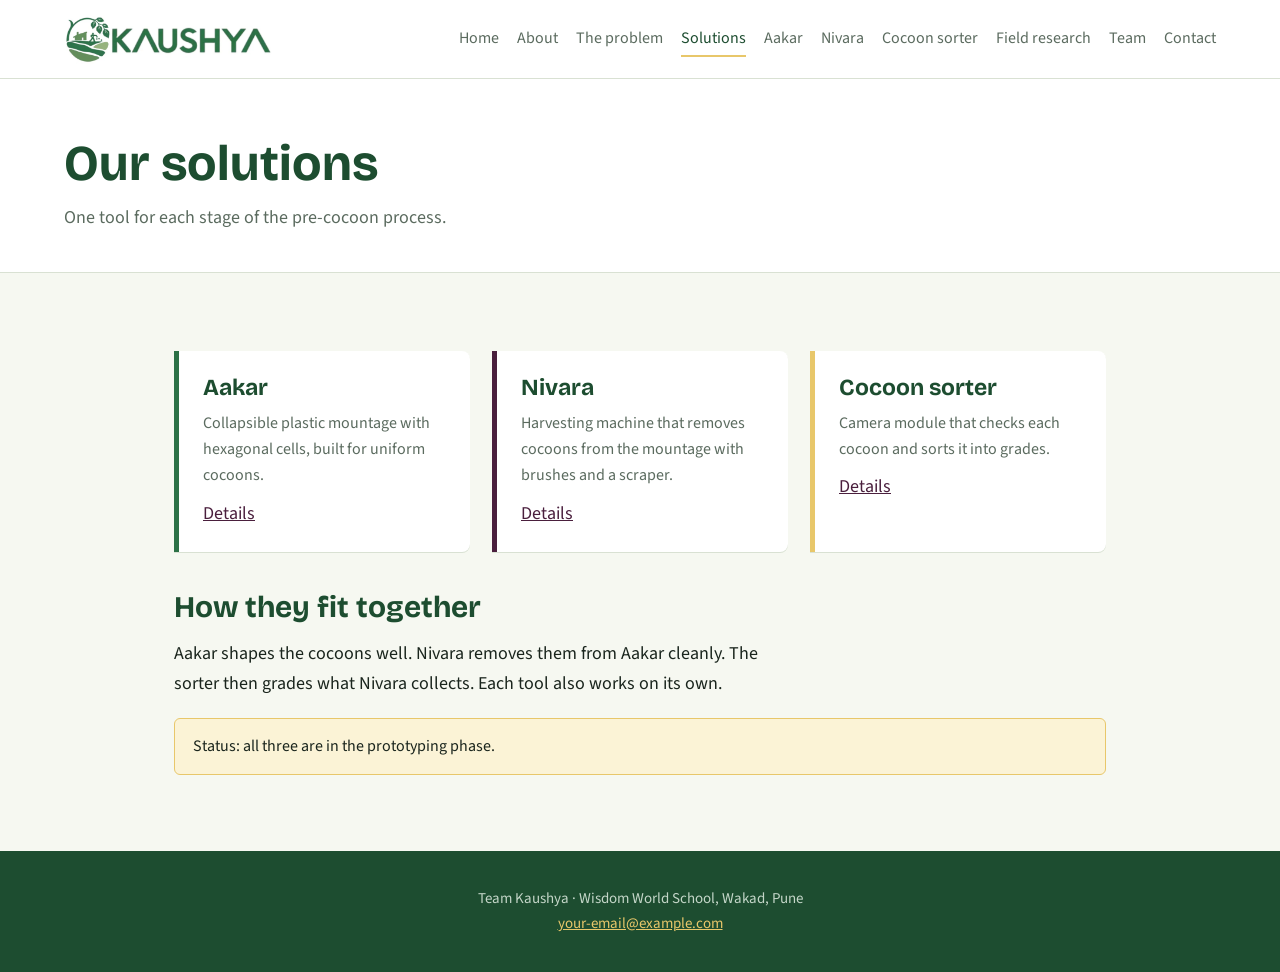
==== solutions.html @ 910f23a8 "Add files via upload" ====
<!DOCTYPE html><html lang="en"><head><meta charset="UTF-8"><meta name="viewport" content="width=device-width, initial-scale=1"><title>Our solutions | Team Kaushya</title>
<link rel="stylesheet" href="https://fonts.googleapis.com/css2?family=Bricolage+Grotesque:wght@600;700&family=Source+Sans+3:wght@400;600&display=swap"><link rel="stylesheet" href="style.css"></head><body>
<header><a class="brand" href="index.html"><img src="logo.png" alt="Kaushya">&#8203;</a><nav><a href="index.html">Home</a><a href="about.html">About</a><a href="problem.html">The problem</a><a href="solutions.html" class=on>Solutions</a><a href="aakar.html">Aakar</a><a href="nivara.html">Nivara</a><a href="sorter.html">Cocoon sorter</a><a href="research.html">Field research</a><a href="team.html">Team</a><a href="contact.html">Contact</a></nav></header>
<div class="page-head"><h1>Our solutions</h1><p>One tool for each stage of the pre-cocoon process.</p></div><main><div class="grid">
<div class="tile"><h3>Aakar</h3><p>Collapsible plastic mountage with hexagonal cells, built for uniform cocoons.</p><a href="aakar.html">Details</a></div>
<div class="tile b"><h3>Nivara</h3><p>Harvesting machine that removes cocoons from the mountage with brushes and a scraper.</p><a href="nivara.html">Details</a></div>
<div class="tile g"><h3>Cocoon sorter</h3><p>Camera module that checks each cocoon and sorts it into grades.</p><a href="sorter.html">Details</a></div></div>
<h2>How they fit together</h2><p>Aakar shapes the cocoons well. Nivara removes them from Aakar cleanly. The sorter then grades what Nivara collects. Each tool also works on its own.</p>
<div class="note">Status: all three are in the prototyping phase.</div></main>
<footer><p>Team Kaushya · Wisdom World School, Wakad, Pune</p><p><a href="contact.html">your-email@example.com</a></p></footer></body></html>
---- style.css ----
:root{--paper:#f6f8f1;--leaf:#2c7146;--leaf-d:#1d4d30;--berry:#4a1f3d;--gold:#e8c76a;--ink:#1a251d;--mute:#5b6b5f;--line:#d9e1d3}
*{box-sizing:border-box;margin:0;padding:0}
html{scroll-behavior:smooth}
body{font-family:'Source Sans 3','Segoe UI',Arial,sans-serif;background:var(--paper);color:var(--ink);line-height:1.65;font-size:18px}
h1,h2,h3{font-family:'Bricolage Grotesque','Segoe UI',Arial,sans-serif;line-height:1.15;color:var(--leaf-d)}
a{color:var(--berry)}
a:focus-visible,button:focus-visible{outline:3px solid var(--gold);outline-offset:3px}
header{display:flex;flex-wrap:wrap;justify-content:space-between;align-items:center;gap:12px;padding:14px 5%;background:#fff;border-bottom:1px solid var(--line);position:sticky;top:0;z-index:5}
.brand{display:flex;align-items:center;gap:12px;text-decoration:none;color:var(--leaf-d);font-family:'Bricolage Grotesque',sans-serif;font-weight:700;font-size:24px}
.brand img{height:50px;width:auto;display:block}
nav{display:flex;flex-wrap:wrap;gap:4px 18px}
nav a{text-decoration:none;color:var(--mute);font-size:16px;padding:4px 0;border-bottom:2px solid transparent}
nav a:hover,nav a.on{color:var(--leaf-d);border-color:var(--gold)}
.hero{padding:90px 5% 80px;background:var(--leaf-d);color:#fff;position:relative;overflow:hidden}
.hero svg.hex{position:absolute;inset:0;width:100%;height:100%;opacity:.5}
.hero .in{position:relative;max-width:820px}
.hero h1{color:#fff;font-size:clamp(36px,6vw,64px);margin-bottom:18px}
.hero p{font-size:20px;color:#d7e6d9;max-width:640px;margin-bottom:28px}
.page-head{padding:56px 5% 40px;background:#fff;border-bottom:1px solid var(--line)}
.page-head h1{font-size:clamp(32px,5vw,50px);margin-bottom:10px}
.page-head p{color:var(--mute);max-width:640px}
.btn{display:inline-block;padding:13px 28px;border-radius:6px;background:var(--gold);color:var(--leaf-d);font-weight:700;text-decoration:none}
.btn:hover{background:#f1d88a}
.btn.alt{background:transparent;border:2px solid var(--gold);color:#fff;margin-left:10px}
main{padding:56px 5%;max-width:1060px;margin:0 auto}
main h2{font-size:30px;margin:38px 0 14px}
main h2:first-child{margin-top:0}
main p{margin-bottom:14px;max-width:70ch}
main ul{margin:0 0 16px 22px;max-width:70ch}
main li{margin-bottom:8px}
.grid{display:grid;grid-template-columns:repeat(auto-fit,minmax(250px,1fr));gap:22px;margin:22px 0}
.tile{padding:24px;background:#fff;border-left:5px solid var(--leaf);border-radius:0 8px 8px 0;box-shadow:0 1px 0 var(--line)}
.tile h3{font-size:23px;margin-bottom:8px}
.tile p{color:var(--mute);font-size:16px;margin-bottom:10px}
.tile.b{border-color:var(--berry)}.tile.g{border-color:var(--gold)}
.stat{font-family:'Bricolage Grotesque',sans-serif;font-size:44px;color:var(--berry);font-weight:700}
.note{background:#fbf3d6;border:1px solid var(--gold);padding:14px 18px;border-radius:6px;margin:20px 0;font-size:16px}
.ph{background:#fff;border:2px dashed var(--line);padding:40px 20px;text-align:center;color:var(--mute);margin:20px 0;border-radius:8px;font-size:16px}
.steps{display:grid;grid-template-columns:repeat(auto-fit,minmax(200px,1fr));gap:16px;margin:20px 0}
.steps div{padding:18px;background:#fff;border-top:4px solid var(--leaf);font-size:16px}
.steps b{display:block;font-family:'Bricolage Grotesque',sans-serif;font-size:20px;color:var(--leaf-d);margin-bottom:4px}
footer{background:var(--leaf-d);color:#c4d6c8;padding:36px 5%;font-size:15px;text-align:center}
footer a{color:var(--gold)}
@media (prefers-reduced-motion:no-preference){.hero .cocoon{animation:sway 6s ease-in-out infinite}}
@keyframes sway{50%{transform:translateY(-8px)}}
.hero .cocoon{position:absolute;right:6%;top:50%;margin-top:-90px;width:150px;opacity:.95}
@media (max-width:760px){.hero .cocoon{display:none}.btn.alt{margin:12px 0 0}}
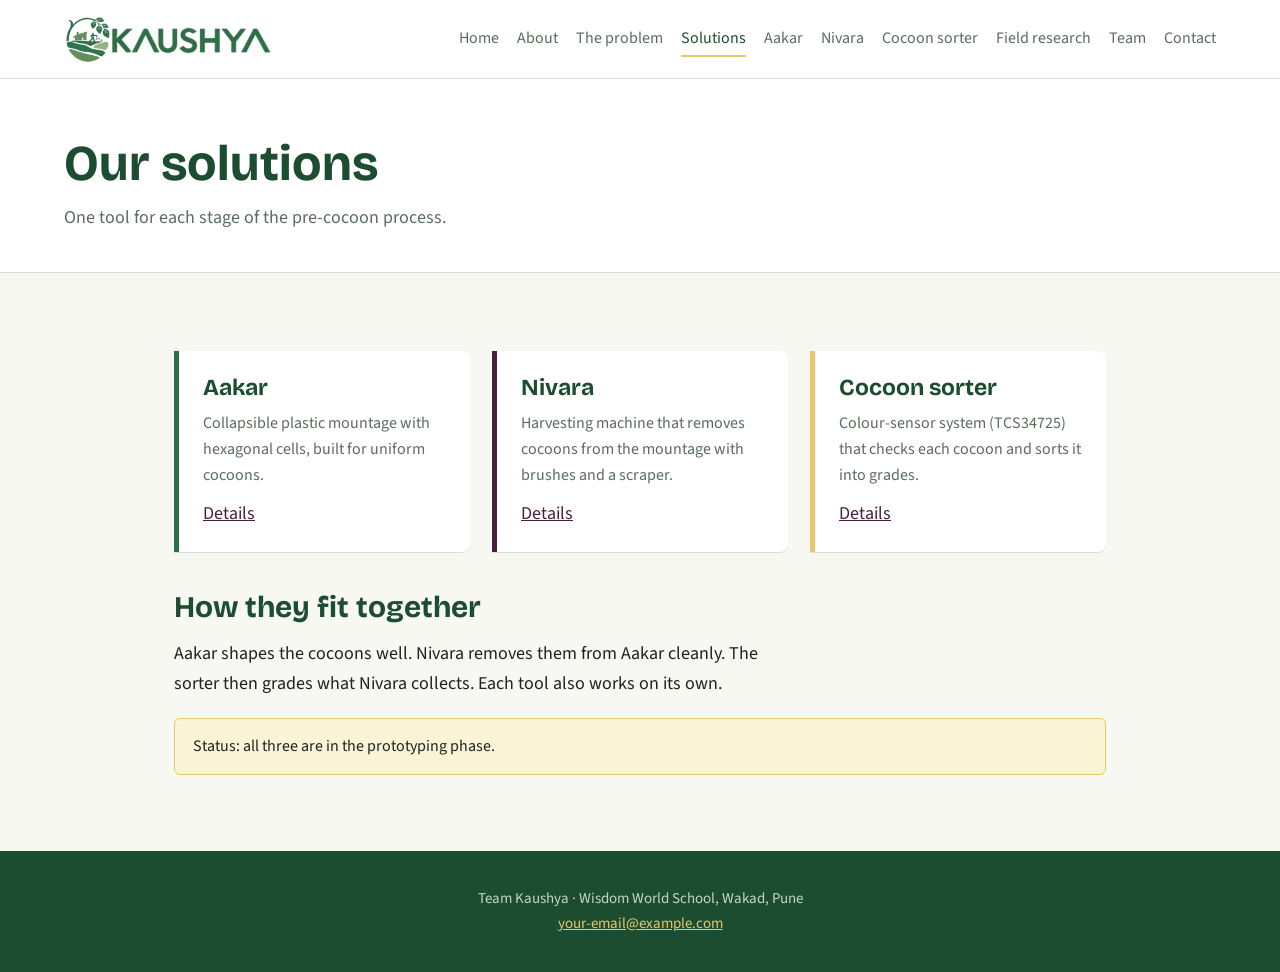
==== commit 12a46aef: "Add files via upload" ====
--- a/solutions.html
+++ b/solutions.html
@@ -4,7 +4,7 @@
 <div class="page-head"><h1>Our solutions</h1><p>One tool for each stage of the pre-cocoon process.</p></div><main><div class="grid">
 <div class="tile"><h3>Aakar</h3><p>Collapsible plastic mountage with hexagonal cells, built for uniform cocoons.</p><a href="aakar.html">Details</a></div>
 <div class="tile b"><h3>Nivara</h3><p>Harvesting machine that removes cocoons from the mountage with brushes and a scraper.</p><a href="nivara.html">Details</a></div>
-<div class="tile g"><h3>Cocoon sorter</h3><p>Camera module that checks each cocoon and sorts it into grades.</p><a href="sorter.html">Details</a></div></div>
+<div class="tile g"><h3>Cocoon sorter</h3><p>Colour-sensor system (TCS34725) that checks each cocoon and sorts it into grades.</p><a href="sorter.html">Details</a></div></div>
 <h2>How they fit together</h2><p>Aakar shapes the cocoons well. Nivara removes them from Aakar cleanly. The sorter then grades what Nivara collects. Each tool also works on its own.</p>
 <div class="note">Status: all three are in the prototyping phase.</div></main>
 <footer><p>Team Kaushya · Wisdom World School, Wakad, Pune</p><p><a href="contact.html">your-email@example.com</a></p></footer></body></html>
